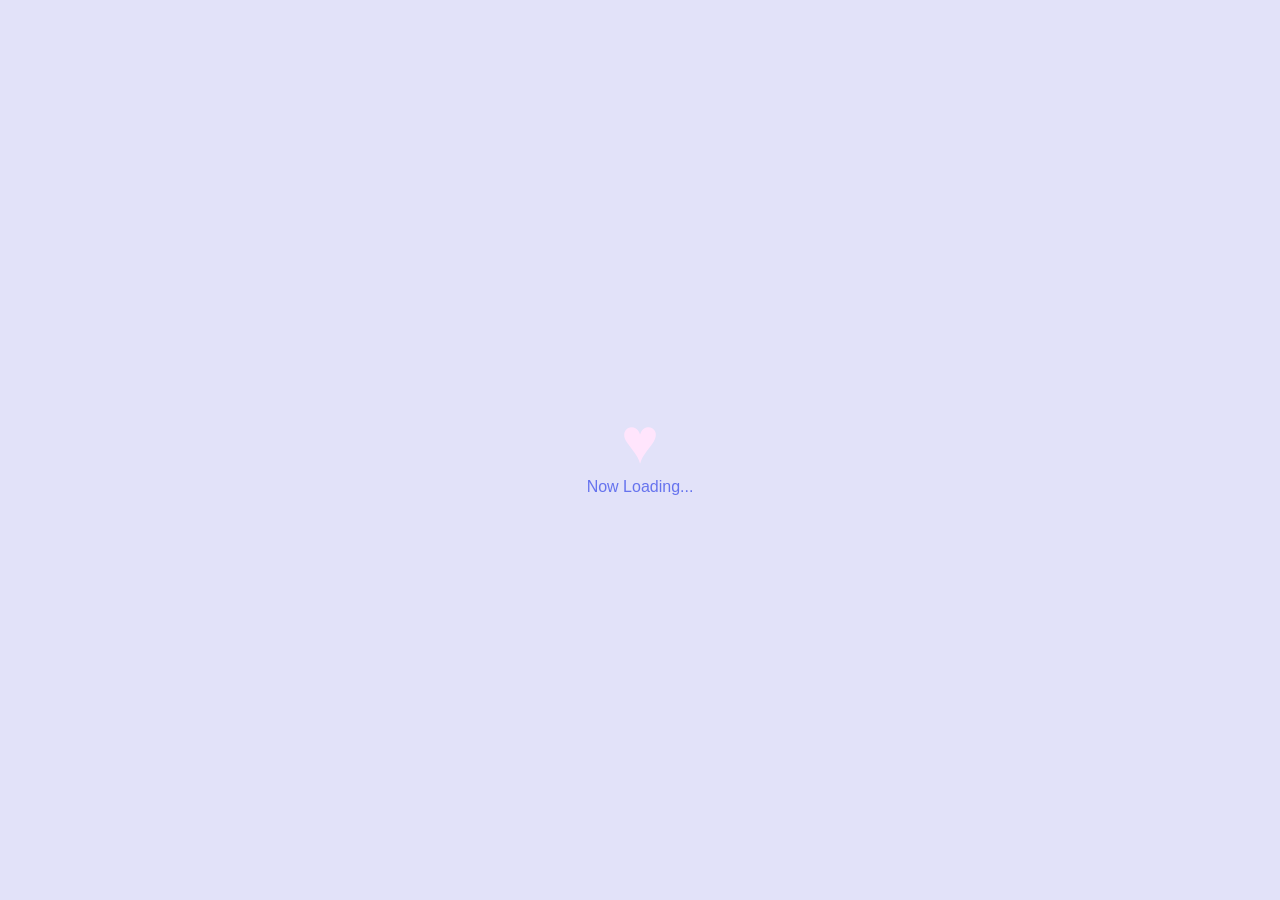
==== WEBサイト/index.html @ 50900f42 "初期こみっと" ====
<!DOCTYPE html>
<html lang="ja">
<head>
    <meta charset="UTF-8">
    <meta name="viewport" content="width=device-width, initial-scale=1.0">
    <title>Cute Portfolio | Dreamy Works</title>
    <link rel="stylesheet" href="style.css">
    <link href="https://fonts.googleapis.com/css2?family=Kosugi+Maru&family=Potta+One&display=swap" rel="stylesheet">
</head>
<body class="cute-theme">

    <div id="loader">
        <div class="heart-spinner">
            <span class="heart">♥️</span>
            <p>Now Loading...</p>
        </div>
    </div>

    <header class="cute-header">
        <div class="logo">Portfolio</div>
        <div class="menu-trigger" id="menu-btn">
            <span></span><span></span><span></span>
        </div>
    </header>

    <nav id="compact-menu">
        <div class="menu-close" id="menu-close">×</div>
        <ul>
            <li><a href="#" onclick="filterWork('all')">ALL</a></li>
            <li><a href="#" onclick="filterWork('logo')">LOGO</a></li>
            <li><a href="#" onclick="filterWork('web')">WEB</a></li>
        </ul>
        <div class="menu-deco">💖✨</div>
    </nav>

    <main>
        <div class="center-wrapper">
            <div class="filter-tab-bar">
                <button class="tab-btn active" onclick="filterWork('all')">ALL</button>
                <button class="tab-btn" onclick="filterWork('logo')">LOGO</button>
                <button class="tab-btn" onclick="filterWork('web')">WEB</button>
            </div>
        </div>
    
        <div class="grid-container" id="work-grid">
            <div class="work-card logo shown">
                <div class="window-frame" onclick="openDetail('Coffee Beans', 'image/サムネ完.png', 'おいしいコーヒーのロゴ。')">
                    <div class="win-header"><span class="dots">•••</span></div>
                    <div class="win-content">
                        <img src="image/サムネ完.png" alt="">
                        <div class="hover-mask"><span>💖</span></div>
                    </div>
                </div>
            </div>
            <div class="work-card web shown">
                <div class="window-frame" onclick="openDetail('QUIZ GAME', 'https://hyper-tornado.github.io/quiz/', 'このサイトはミニゲームができるクイズサイトです。直感的な操作で楽しめます。')">
                    <div class="win-header"><span class="dots">•••</span></div>
                    <div class="win-content">
                        <img src="https://picsum.photos/400/300?random=12" alt="">
                        <div class="hover-mask"><span></span></div>
                    </div>
                </div>
            </div>            
            <div class="work-card logo is-more more-item">
                <div class="window-frame" onclick="openDetail('Pink Logo', 'エレガント完成.png', '追加されたピンクのロゴです。')">
                    <div class="win-header"><span class="dots">•••</span></div>
                    <div class="win-content">
                        <img src="エレガント完成.png" alt="">
                        <div class="hover-mask"><span>💖</span></div>
                    </div>
                </div>
            </div>
            <div class="work-card logo is-more more-item">
                <div class="window-frame" onclick="openDetail('Sky Web', 'うちわレース完成.png', '追加された青空のサイトです。')">
                    <div class="win-header"><span class="dots">•••</span></div>
                    <div class="win-content">
                        <img src="うちわレース完成.png" alt="">
                        <div class="hover-mask"><span>💖</span></div>
                    </div>
                </div>
            </div>
            <div class="work-card logo is-more more-item">
                <div class="window-frame" onclick="openDetail('Sky Web', 'image/カードケーズ完成.png', '追加された青空のサイトです。')">
                    <div class="win-header"><span class="dots">•••</span></div>
                    <div class="win-content">
                        <img src="image/カードケーズ完成.png" alt="">
                        <div class="hover-mask"><span>💖</span></div>
                    </div>
                </div>
            </div>

        </div>
    
        <div class="center-wrapper" id="more-btn-container">
            <button id="load-more" onclick="showMoreWorks()">＋MORE</button>
        </div>
    </main>

    <div id="detail-page" class="hidden">
        <div class="detail-window">
            <div class="detail-header">
                <div class="header-left">
                    <span class="back-btn" onclick="closeDetail()">← BACK</span>
                </div>
                <div class="header-center">
                    <span id="detail-title">QUIZ GAME</span>
                </div>
                <div class="header-right">
                    <span class="hearts">💖💖💖</span>
                </div>
            </div>
            
            <div class="detail-body" id="detail-body">
            </div>
        </div>
    </div>
        
    <script src="script.js"></script>
</body>
</html>
---- WEBサイト/style.css ----
/* ============================================================
   1. 変数定義・基本設定
   ============================================================ */
   :root {
    --bg-blue: #ddf0ff;
    --main-pink: #ffe5fc;
    --accent-purple: #e2e2f9;
    --light-yellow: #FFFACD;
    --text-color: #6673ee;
    --white-border: 4px solid #FFFFFF;
    --win-border: #7b84f3;
}

* { 
    box-sizing: border-box; 
    margin: 0; 
    padding: 0; 
}

body {
    background-color: #f9ecff; 
    background-image:
        linear-gradient(90deg, rgba(194, 168, 204, 0.2) 1px, transparent 1px),
        linear-gradient(rgba(194, 168, 204, 0.2) 1px, transparent 1px);
    background-size: 40px 40px;
    background-attachment: fixed;
    color: var(--text-color);
    font-family: 'Kosugi Maru', sans-serif;
    overflow-x: hidden;
}

/* ============================================================
   2. コンポーネント (ローディング・ヘッダー・メニュー)
   ============================================================ */

/* ローディング：ハートのアニメーション */
#loader {
    position: fixed; inset: 0; 
    background: var(--accent-purple);
    z-index: 10000; 
    display: flex; justify-content: center; align-items: center;
    transition: 0.5s;
}
.heart-spinner { text-align: center; }
.heart { 
    font-size: 4rem; color: var(--main-pink); 
    display: block; animation: heartBeat 1s infinite; 
}

/* ヘッダー：重なり防止のため独立 */
.cute-header {
    background-color: #5c81f2;
    border-bottom: var(--white-border);
    padding: 15px 5%;
    display: flex; justify-content: space-between; align-items: center;
    position: sticky; top: 0; z-index: 1000;
    width: 100%;
}
.logo { font-size: 1.5rem; color: #FFFFFF; text-shadow: 2px 2px 0 rgba(0,0,0,0.1); font-weight: bold; }

/* ハンバーガーメニュー */
.menu-trigger { cursor: pointer; display: flex; flex-direction: column; gap: 5px; }
.menu-trigger span { display: block; width: 25px; height: 3px; background: #FFF; border-radius: 5px; }

#compact-menu {
    position: fixed; top: 70px; right: 20px; width: 200px;
    background: #FFFFFF; border: 4px solid var(--main-pink); border-radius: 20px;
    padding: 20px; z-index: 2000; display: none; box-shadow: 0 8px 20px rgba(0,0,0,0.1);
}
#compact-menu.open { display: block; }
#compact-menu ul { list-style: none; text-align: center; }
#compact-menu a { color: var(--text-color); text-decoration: none; display: block; padding: 10px; font-weight: bold; }

/* ============================================================
   3. フィルターボタン・もっと見るボタン
   ============================================================ */

.center-wrapper { display: flex; justify-content: center; width: 100%; margin: 30px 0; }
.filter-tab-bar { display: flex; gap: 10px; flex-wrap: wrap; justify-content: center; }

.tab-btn {
    background: #FFFFFF; border: 2px solid #9cbdff; color: #6a8bf1;
    padding: 8px 25px; border-radius: 50px; cursor: pointer;
    font-weight: bold; font-family: inherit; transition: 0.3s;
    box-shadow: 0 4px 0 rgba(0,0,0,0.1);
}
.tab-btn:hover { transform: translateY(-2px); }
.tab-btn.active {
    background: #4781d9; color: #FFFFFF; transform: translateY(2px);
    box-shadow: 0 2px 0 rgba(0,0,0,0.1);
}

#load-more {
    background: var(--accent-purple); border: 3px solid #FFF; color: var(--text-color);
    padding: 12px 50px; border-radius: 50px; font-weight: bold;
    cursor: pointer; box-shadow: 0 6px 0 rgba(0,0,0,0.1); transition: 0.3s;
}
#load-more:hover { transform: scale(1.05); background: #d0d0f0; }

/* ============================================================
   4. 作品グリッド
   ============================================================ */

.grid-container {
    display: grid; grid-template-columns: repeat(2, 1fr); gap: 20px;
    max-width: 1000px; margin: 0 auto; padding: 0 20px 40px;
}
.work-card { display: none; }
.work-card.shown { display: block; animation: popIn 0.5s; }

/* カードのウィンドウデザイン */
.window-frame {
    background: #5d6bee; border: 2px solid #5d6bee; border-radius: 15px;
    overflow: hidden; box-shadow: 0 6px 0 rgba(0, 0, 0, 0.2);
    transition: 0.3s; cursor: pointer; position: relative;
}
.win-header { background:#e1d6ff; height: 25px; padding-left: 10px; display: flex; align-items: center; }
.dots { color: #6a8bf1; letter-spacing: 2px; font-size: 16px; }

.win-content { position: relative; aspect-ratio: 16/10; background: #eee; }
.win-content img { width: 100%; height: 100%; object-fit: cover; display: block; }

/* ホバー時のピンクのマスク */
.hover-mask {
    position: absolute; inset: 0; background: rgba(255,182,193,0.8);
    display: flex; justify-content: center; align-items: center; 
    opacity: 0; transition: 0.3s; color: white; font-weight: bold;
}
.window-frame:hover .hover-mask { opacity: 1; }

/* ============================================================
   5. 詳細ページ (全画面表示・小窓プレビュー)
   ============================================================ */

#detail-page {
    position: fixed; top: 0; left: 0; 
    width: 100vw; height: 100vh;
    background: var(--light-yellow); 
    z-index: 9999;
    display: none !important; 
    flex-direction: column;
}
#detail-page:not(.hidden) { display: flex !important; }
.hidden { display: none !important; }

.detail-window {
    width: 100%; height: 100%;
    display: flex; flex-direction: column;
    animation: fadeIn 0.3s ease-out;
}

.detail-header {
    background: #b0d8ff; height: 50px;
    display: flex; align-items: center; justify-content: space-between;
    padding: 0 20px; border-bottom: 3px solid #FFFFFF;
}

.back-btn {
    background: #FFFFFF; color: #ffa8f2;
    padding: 4px 12px; border-radius: 20px;
    font-size: 0.8rem; font-weight: bold; cursor: pointer;
    border: 2px solid #FFFFFF; transition: 0.2s;
    box-shadow: 0 2px 4px rgba(0,0,0,0.1);
}
.back-btn:hover { transform: scale(1.1); }

#detail-title {
    color: #FFFFFF; font-size: 1.1rem; font-weight: bold;
    letter-spacing: 2px; text-shadow: 1px 1px 2px rgba(0,0,0,0.1);
}

/* メインボディ：左プレビュー、右説明文 */
.detail-body {
    flex: 1; display: flex; flex-direction: row; gap: 40px;
    padding: 30px 5%; overflow-y: auto;
}

/* 左側：プレビューコンテナ */
#detail-img-container {
    flex: 2; display: flex; flex-direction: column;
    position: relative; min-height: 400px;
}

/* ★ 小窓ウィンドウ枠 ★ */
.iframe-wrapper {
    flex: 1; width: 100%; background: #fff;
    border-radius: 20px; border: 3px solid var(--win-border);
    overflow: hidden; position: relative; padding-top: 35px;
    box-shadow: 0 10px 30px rgba(0,0,0,0.1);
    margin-bottom: 15px; 
}
/* ウィンドウ上部のバーとドット */
.iframe-wrapper::before {
    content: "● ● ●"; position: absolute; top: 0; left: 0; 
    width: 100%; height: 35px; background: var(--accent-purple);
    color: var(--win-border); font-size: 10px; line-height: 35px; 
    padding-left: 20px; border-bottom: 3px solid var(--win-border);
}
.iframe-wrapper iframe { width: 100%; height: 100%; border: none; }

/* 画像のときは枠の高さを固定しない */
.iframe-wrapper.img-mode {
    height: auto !important;
    min-height: 0 !important;
    display: table; /* 画像の幅に枠を合わせる */
    width: auto;
    margin: 0 auto;
}
.iframe-wrapper.img-mode img {
    max-width: 100%;
    max-height: 70vh; /* 画面からはみ出さない高さ */
}

/* ★ ボタンエリア：プレビュー枠の「右下」へ ★ */
.button-area {
    display: flex; justify-content: flex-end; padding-bottom: 20px;
}
.visit-link {
    display: inline-block; padding: 10px 30px;
    background: #93b6ff; color: #ffffff !important;
    text-decoration: none; border-radius: 30px;
    font-size: 0.9rem; font-weight: bold;
    border: 3px solid #FFFFFF; box-shadow: 0 4px 15px rgba(0, 0, 0, 0.1);
    transition: 0.2s;
}
.visit-link:hover { background: #ffcbfa; transform: translateY(-3px); }

/* 右側：説明文 */
#detail-desc-container { flex: 1; text-align: left; }
#detail-desc { font-size: 1.1rem; line-height: 2; color: var(--text-color); }

/* ============================================================
   6. アニメーション & レスポンシブ (スマホ向け最終調整)
   ============================================================ */

@keyframes heartBeat { 0%, 100% { transform: scale(1); } 50% { transform: scale(1.2); } }
@keyframes popIn { from { opacity: 0; transform: scale(0.9); } to { opacity: 1; transform: scale(1); } }
@keyframes fadeIn { from { opacity: 0; } to { opacity: 1; } }

@media (max-width: 900px) {
    .cute-header { padding: 10px 5%; }
    .logo { font-size: 1.2rem; }
    
    .detail-body { flex-direction: column; padding: 20px; overflow-y: auto; }
    
    #detail-img-container { flex: none; width: 100%; min-height: auto; }
    .iframe-wrapper { 
        min-height: 65vh; /* スマホ画面の6.5割の高さに */
        height: auto; 
    }
    
    #detail-desc-container { flex: none; width: 100%; padding-bottom: 60px; }
    .grid-container { grid-template-columns: 1fr; }
}
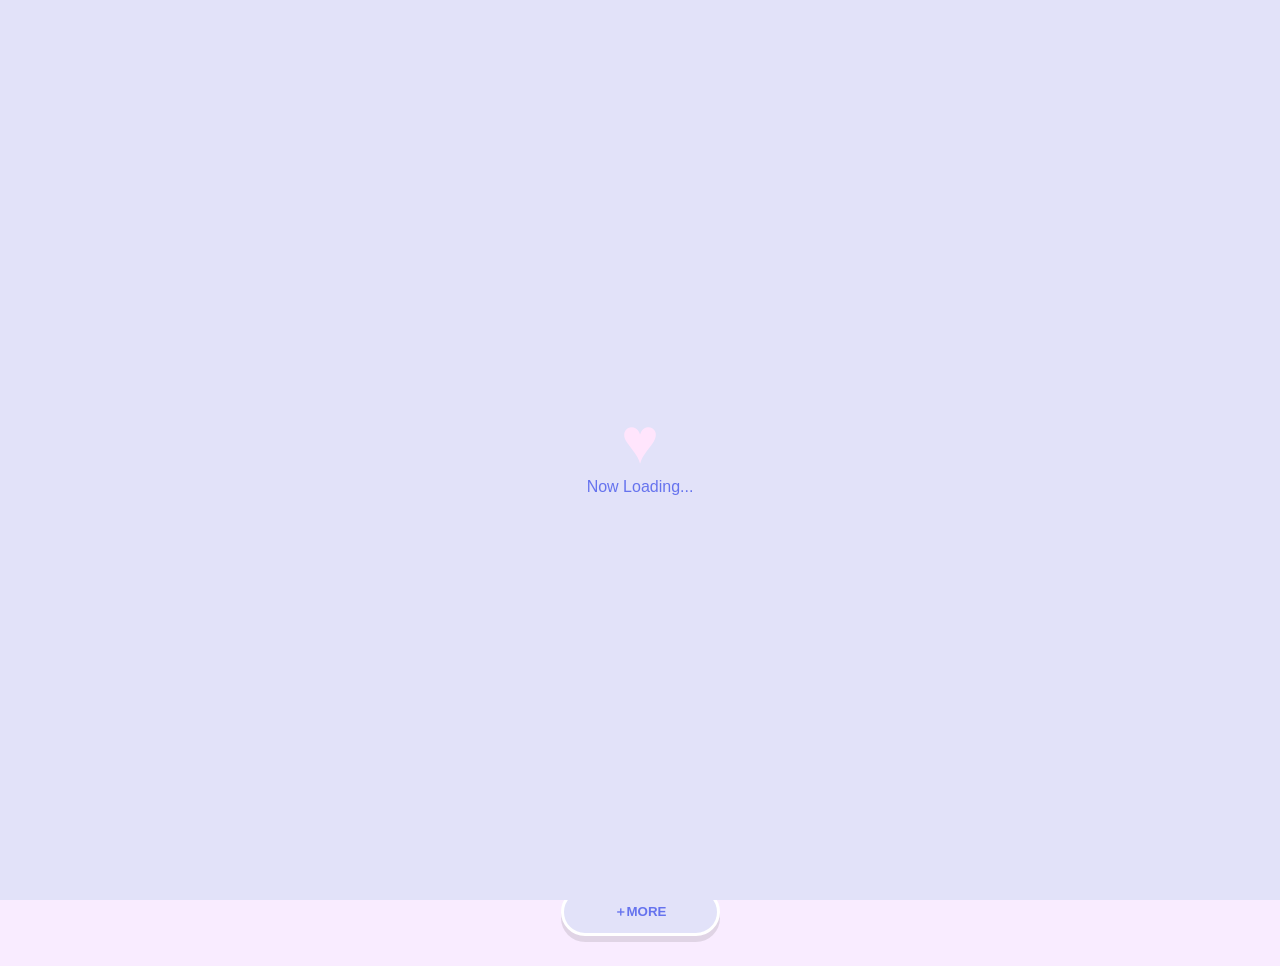
==== commit d7b56784: "Add files via upload" ====
--- a/WEBサイト/index.html
+++ b/WEBサイト/index.html
@@ -1,5 +1,6 @@
 <!DOCTYPE html>
 <html lang="ja">
+
 <head>
     <meta charset="UTF-8">
     <meta name="viewport" content="width=device-width, initial-scale=1.0">
@@ -7,6 +8,7 @@
     <link rel="stylesheet" href="style.css">
     <link href="https://fonts.googleapis.com/css2?family=Kosugi+Maru&family=Potta+One&display=swap" rel="stylesheet">
 </head>
+
 <body class="cute-theme">
 
     <div id="loader">
@@ -27,8 +29,9 @@
         <div class="menu-close" id="menu-close">×</div>
         <ul>
             <li><a href="#" onclick="filterWork('all')">ALL</a></li>
-            <li><a href="#" onclick="filterWork('logo')">LOGO</a></li>
+            <li><a href="#" onclick="filterWork('typography')">TYPOGRAPHY</a></li>
             <li><a href="#" onclick="filterWork('web')">WEB</a></li>
+            <li><a href="#" onclick="filterWork('other')">OTHER</a></li>
         </ul>
         <div class="menu-deco">💖✨</div>
     </nav>
@@ -37,14 +40,51 @@
         <div class="center-wrapper">
             <div class="filter-tab-bar">
                 <button class="tab-btn active" onclick="filterWork('all')">ALL</button>
-                <button class="tab-btn" onclick="filterWork('logo')">LOGO</button>
+                <button class="tab-btn" onclick="filterWork('typography')">TYPOGRAPHY</button>
                 <button class="tab-btn" onclick="filterWork('web')">WEB</button>
-            </div>
-        </div>
-    
+                <button class="tab-btn" onclick="filterWork('other')">OTHER</button>
+            </div>
+        </div>
+        </div>
+
         <div class="grid-container" id="work-grid">
-            <div class="work-card logo shown">
-                <div class="window-frame" onclick="openDetail('Coffee Beans', 'image/サムネ完.png', 'おいしいコーヒーのロゴ。')">
+
+            <!-- 例：うちわデザイン -->
+            <div class="work-card other shown">
+                <div class="window-frame"
+                    onclick="openDetail('うちわデザイン', 'image/うちわレース完成.png', 'アイドルの応援グッズ「うちわ」を刺繍風に作りました。', 'Illustrator, Photoshop', '5時間', '10代〜20代女性', 'ライブ、イベント、推し活')">
+                    <div class="win-header"><span class="dots">•••</span></div>
+                    <div class="win-content">
+                        <img src="image/うちわレース完成.png" alt="">
+                        <div class="hover-mask"><span>💖</span></div>
+                    </div>
+                </div>
+            </div>
+
+            <!-- 例：トレカケース -->
+            <div class="work-card other shown">
+                <div class="window-frame"
+                    onclick="openDetail('トレカケース', 'image/トレカ.pdf', '架空のキャラクターを作成して推し活グッズのカードケースを作成しました。', 'Photoshop, ClipStudio', '3日間', '全世代の推し活層', 'グッズ販売、展示会')">
+                    <div class="win-header"><span class="dots">•••</span></div>
+                    <div class="win-content">
+                        <img src="image/カードケーズ完成6.png" alt="">
+                        <div class="hover-mask"><span>💖</span></div>
+                    </div>
+                </div>
+            </div>
+            <div class="work-card web shown">
+                <div class="window-frame"
+                    onclick="openDetail('QUIZ GAME', 'https://hyper-tornado.github.io/quiz/', 'このサイトはミニゲームができるクイズサイトです。直感的な操作で楽しめます。')">
+                    <div class="win-header"><span class="dots">•••</span></div>
+                    <div class="win-content">
+                        <img src="image/クイズ.png" alt="QUIZ GAME プレビュー">
+                        <div class="hover-mask"><span>💖</span></div>
+                    </div>
+                </div>
+            </div>
+            <div class="work-card typography shown">
+                <div class="window-frame"
+                    onclick="openDetail('Coffee Beans', 'image/サムネ完.png', '架空のゲーム系YouTuberのキル集動画のサムネを作成しました。')">
                     <div class="win-header"><span class="dots">•••</span></div>
                     <div class="win-content">
                         <img src="image/サムネ完.png" alt="">
@@ -52,45 +92,110 @@
                     </div>
                 </div>
             </div>
-            <div class="work-card web shown">
-                <div class="window-frame" onclick="openDetail('QUIZ GAME', 'https://hyper-tornado.github.io/quiz/', 'このサイトはミニゲームができるクイズサイトです。直感的な操作で楽しめます。')">
-                    <div class="win-header"><span class="dots">•••</span></div>
-                    <div class="win-content">
-                        <img src="https://picsum.photos/400/300?random=12" alt="">
-                        <div class="hover-mask"><span></span></div>
-                    </div>
-                </div>
-            </div>            
-            <div class="work-card logo is-more more-item">
-                <div class="window-frame" onclick="openDetail('Pink Logo', 'エレガント完成.png', '追加されたピンクのロゴです。')">
-                    <div class="win-header"><span class="dots">•••</span></div>
-                    <div class="win-content">
-                        <img src="エレガント完成.png" alt="">
-                        <div class="hover-mask"><span>💖</span></div>
-                    </div>
-                </div>
-            </div>
-            <div class="work-card logo is-more more-item">
-                <div class="window-frame" onclick="openDetail('Sky Web', 'うちわレース完成.png', '追加された青空のサイトです。')">
-                    <div class="win-header"><span class="dots">•••</span></div>
-                    <div class="win-content">
-                        <img src="うちわレース完成.png" alt="">
-                        <div class="hover-mask"><span>💖</span></div>
-                    </div>
-                </div>
-            </div>
-            <div class="work-card logo is-more more-item">
-                <div class="window-frame" onclick="openDetail('Sky Web', 'image/カードケーズ完成.png', '追加された青空のサイトです。')">
-                    <div class="win-header"><span class="dots">•••</span></div>
-                    <div class="win-content">
-                        <img src="image/カードケーズ完成.png" alt="">
-                        <div class="hover-mask"><span>💖</span></div>
-                    </div>
-                </div>
-            </div>
-
-        </div>
-    
+            <div class="work-card web is-more more-item">
+                <div class="window-frame" onclick="openDetail('Sky Web', 'image/コーヒー屋.pdf','架空のコーヒー屋さんのデザインカンプです。')">
+                    <div class="win-header"><span class="dots">•••</span></div>
+                    <div class="win-content">
+                        <img src="image/コーヒー屋デザインカンプ.png" alt="プレビュー">
+                        <div class="hover-mask"><span>💖</span></div>
+                    </div>
+                </div>
+            </div>
+            <div class="work-card other is-more more-item">
+                <div class="window-frame" onclick="openDetail('Sky Web', 'image/retatti .pdf','レタッチ加工')">
+                    <div class="win-header"><span class="dots">•••</span></div>
+                    <div class="win-content">
+                        <img src="image/レタッチサムネ.png" alt="プレビュー">
+                        <div class="hover-mask"><span>💖</span></div>
+                    </div>
+                </div>
+            </div>
+            <div class="work-card typography is-more more-item">
+                <div class="window-frame" onclick="openDetail('Sky Web', 'image/アイコン作成_.pdf', 'ショッピグサイトのアイコンを作成')">
+                    <div class="win-header"><span class="dots">•••</span></div>
+                    <div class="win-content">
+                        <img src="image/アイコン.png" alt="">
+                        <div class="hover-mask"><span>💖</span></div>
+                    </div>
+                </div>
+            </div>
+            <div class="work-card typography is-more more-item">
+                <div class="window-frame"
+                    onclick="openDetail('Pink Logo', 'image/エレガント完成.png', '某「○子の部屋」のようなエレガントなロゴを作字しました。')">
+                    <div class="win-header"><span class="dots">•••</span></div>
+                    <div class="win-content">
+                        <img src="image/エレガント完成.png" alt="">
+                        <div class="hover-mask"><span>💖</span></div>
+                    </div>
+                </div>
+            </div>
+            <!-- <div class="work-card other is-more more-item">
+                <div class="window-frame" onclick="openDetail('Sky Web', 'image/トレカケース.png', '追加された青空のサイトです。')">
+                    <div class="win-header"><span class="dots">•••</span></div>
+                    <div class="win-content">
+                        <img src="image/トレカケース.png" alt="">
+                        <div class="hover-mask"><span>💖</span></div>
+                    </div>
+                </div>
+            </div> -->
+            <div class="work-card typography is-more more-item">
+                <div class="window-frame"
+                    onclick="openDetail('Sky Web', 'image/限界突破2.png', 'ギラギラの派手文字でゲームやパチンコの文字をイメージして作りました。')">
+                    <div class="win-header"><span class="dots">•••</span></div>
+                    <div class="win-content">
+                        <img src="image/限界突破2.png" alt="">
+                        <div class="hover-mask"><span>💖</span></div>
+                    </div>
+                </div>
+            </div>
+            <div class="work-card typography is-more more-item">
+                <div class="window-frame" onclick="openDetail('Sky Web', 'image/夜明け.pdf', '作字トライアル')">
+                    <div class="win-header"><span class="dots">•••</span></div>
+                    <div class="win-content">
+                        <img src="image/夜明けの雨_3D_CMYK.png" alt="">
+                        <div class="hover-mask"><span>💖</span></div>
+                    </div>
+                </div>
+            </div>
+            <div class="work-card typography is-more more-item">
+                <div class="window-frame"
+                    onclick="openDetail('Sky Web', 'image/歯科ロゴ.png', '架空の歯医者さんのロゴ。利用年齢層が3〜15歳が一番多い歯医者さんを想定し、ポップで可愛らしくデザインにしました。また、歯医者の清潔感が伝わるような落ち着いた配色と一目で分かるように「歯ブラシ」と「歯」のモチーフをデザインしました。「白くま」は歯科名の「きたじま」から「北」を連想し「北極グマ＝白くま」にしました。')">
+                    <div class="win-header"><span class="dots">•••</span></div>
+                    <div class="win-content">
+                        <img src="image/歯科ロゴ.png" alt="">
+                        <div class="hover-mask"><span>💖</span></div>
+                    </div>
+                </div>
+            </div>
+            <div class="work-card typography is-more more-item">
+                <div class="window-frame" onclick="openDetail('Sky Web', 'image/医療バナー.png', 'LP。医療系求人の広告バナー')">
+                    <div class="win-header"><span class="dots">•••</span></div>
+                    <div class="win-content">
+                        <img src="image/医療バナー.png" alt="">
+                        <div class="hover-mask"><span>💖</span></div>
+                    </div>
+                </div>
+            </div>
+            <div class="work-card typography is-more more-item">
+                <div class="window-frame" onclick="openDetail('Sky Web', 'image/音楽配信バナー.jpg', 'LP。音楽配信サービスの広告バナー')">
+                    <div class="win-header"><span class="dots">•••</span></div>
+                    <div class="win-content">
+                        <img src="image/音楽配信バナー.jpg" alt="">
+                        <div class="hover-mask"><span>💖</span></div>
+                    </div>
+                </div>
+            </div>
+            <div class="work-card typography is-more more-item">
+                <div class="window-frame" onclick="openDetail('Sky Web', 'image/英語リスニング.jpg', 'LP。英語リスニングの広告バナー')">
+                    <div class="win-header"><span class="dots">•••</span></div>
+                    <div class="win-content">
+                        <img src="image/英語リスニング.jpg" alt="">
+                        <div class="hover-mask"><span>💖</span></div>
+                    </div>
+                </div>
+            </div>
+        </div>
+
         <div class="center-wrapper" id="more-btn-container">
             <button id="load-more" onclick="showMoreWorks()">＋MORE</button>
         </div>
@@ -109,12 +214,13 @@
                     <span class="hearts">💖💖💖</span>
                 </div>
             </div>
-            
+
             <div class="detail-body" id="detail-body">
             </div>
         </div>
     </div>
-        
+
     <script src="script.js"></script>
 </body>
+
 </html>
--- a/WEBサイト/style.css
+++ b/WEBサイト/style.css
@@ -33,7 +33,6 @@
    2. コンポーネント (ローディング・ヘッダー・メニュー)
    ============================================================ */
 
-/* ローディング：ハートのアニメーション */
 #loader {
     position: fixed; inset: 0; 
     background: var(--accent-purple);
@@ -47,7 +46,6 @@
     display: block; animation: heartBeat 1s infinite; 
 }
 
-/* ヘッダー：重なり防止のため独立 */
 .cute-header {
     background-color: #5c81f2;
     border-bottom: var(--white-border);
@@ -58,7 +56,6 @@
 }
 .logo { font-size: 1.5rem; color: #FFFFFF; text-shadow: 2px 2px 0 rgba(0,0,0,0.1); font-weight: bold; }
 
-/* ハンバーガーメニュー */
 .menu-trigger { cursor: pointer; display: flex; flex-direction: column; gap: 5px; }
 .menu-trigger span { display: block; width: 25px; height: 3px; background: #FFF; border-radius: 5px; }
 
@@ -95,7 +92,6 @@
     padding: 12px 50px; border-radius: 50px; font-weight: bold;
     cursor: pointer; box-shadow: 0 6px 0 rgba(0,0,0,0.1); transition: 0.3s;
 }
-#load-more:hover { transform: scale(1.05); background: #d0d0f0; }
 
 /* ============================================================
    4. 作品グリッド
@@ -108,7 +104,6 @@
 .work-card { display: none; }
 .work-card.shown { display: block; animation: popIn 0.5s; }
 
-/* カードのウィンドウデザイン */
 .window-frame {
     background: #5d6bee; border: 2px solid #5d6bee; border-radius: 15px;
     overflow: hidden; box-shadow: 0 6px 0 rgba(0, 0, 0, 0.2);
@@ -120,7 +115,6 @@
 .win-content { position: relative; aspect-ratio: 16/10; background: #eee; }
 .win-content img { width: 100%; height: 100%; object-fit: cover; display: block; }
 
-/* ホバー時のピンクのマスク */
 .hover-mask {
     position: absolute; inset: 0; background: rgba(255,182,193,0.8);
     display: flex; justify-content: center; align-items: center; 
@@ -129,7 +123,7 @@
 .window-frame:hover .hover-mask { opacity: 1; }
 
 /* ============================================================
-   5. 詳細ページ (全画面表示・小窓プレビュー)
+   5. 詳細ページ (修正版)
    ============================================================ */
 
 #detail-page {
@@ -146,7 +140,6 @@
 .detail-window {
     width: 100%; height: 100%;
     display: flex; flex-direction: column;
-    animation: fadeIn 0.3s ease-out;
 }
 
 .detail-header {
@@ -162,93 +155,83 @@
     border: 2px solid #FFFFFF; transition: 0.2s;
     box-shadow: 0 2px 4px rgba(0,0,0,0.1);
 }
-.back-btn:hover { transform: scale(1.1); }
-
-#detail-title {
-    color: #FFFFFF; font-size: 1.1rem; font-weight: bold;
-    letter-spacing: 2px; text-shadow: 1px 1px 2px rgba(0,0,0,0.1);
-}
-
-/* メインボディ：左プレビュー、右説明文 */
+
+#detail-title { color: #FFFFFF; font-size: 1.1rem; font-weight: bold; }
+
+/* メインレイアウト */
 .detail-body {
-    flex: 1; display: flex; flex-direction: row; gap: 40px;
-    padding: 30px 5%; overflow-y: auto;
-}
-
-/* 左側：プレビューコンテナ */
+    flex: 1; display: flex; flex-direction: row; gap: 30px;
+    padding: 20px 5%; overflow-y: auto;
+}
+
+/* --- 左側：画像プレビューエリア --- */
 #detail-img-container {
-    flex: 2; display: flex; flex-direction: column;
-    position: relative; min-height: 400px;
-}
-
-/* ★ 小窓ウィンドウ枠 ★ */
+    flex: 1.5; display: flex; flex-direction: column;
+    min-width: 0; /* 子要素の幅制御のため */
+}
+
 .iframe-wrapper {
-    flex: 1; width: 100%; background: #fff;
-    border-radius: 20px; border: 3px solid var(--win-border);
-    overflow: hidden; position: relative; padding-top: 35px;
-    box-shadow: 0 10px 30px rgba(0,0,0,0.1);
-    margin-bottom: 15px; 
-}
-/* ウィンドウ上部のバーとドット */
+    background: #fff; border-radius: 20px; border: 3px solid var(--win-border);
+    position: relative; padding-top: 35px; box-shadow: 0 10px 30px rgba(0,0,0,0.1);
+    overflow: hidden;
+}
+
+/* ウィンドウ上部のドット装飾 */
 .iframe-wrapper::before {
     content: "● ● ●"; position: absolute; top: 0; left: 0; 
     width: 100%; height: 35px; background: var(--accent-purple);
     color: var(--win-border); font-size: 10px; line-height: 35px; 
     padding-left: 20px; border-bottom: 3px solid var(--win-border);
 }
-.iframe-wrapper iframe { width: 100%; height: 100%; border: none; }
-
-/* 画像のときは枠の高さを固定しない */
-.iframe-wrapper.img-mode {
-    height: auto !important;
-    min-height: 0 !important;
-    display: table; /* 画像の幅に枠を合わせる */
-    width: auto;
-    margin: 0 auto;
-}
+
+/* 画像が棒にならないための設定 */
 .iframe-wrapper.img-mode img {
-    max-width: 100%;
-    max-height: 70vh; /* 画面からはみ出さない高さ */
-}
-
-/* ★ ボタンエリア：プレビュー枠の「右下」へ ★ */
-.button-area {
-    display: flex; justify-content: flex-end; padding-bottom: 20px;
-}
+    width: 100%; height: auto; max-height: 70vh;
+    object-fit: contain; display: block;
+}
+
+/* PDF/Webサイト表示用 */
+.iframe-wrapper iframe { width: 100%; height: 500px; border: none; }
+
+.button-area { display: flex; justify-content: flex-end; margin-top: 10px; }
 .visit-link {
-    display: inline-block; padding: 10px 30px;
-    background: #93b6ff; color: #ffffff !important;
-    text-decoration: none; border-radius: 30px;
-    font-size: 0.9rem; font-weight: bold;
-    border: 3px solid #FFFFFF; box-shadow: 0 4px 15px rgba(0, 0, 0, 0.1);
-    transition: 0.2s;
-}
-.visit-link:hover { background: #ffcbfa; transform: translateY(-3px); }
-
-/* 右側：説明文 */
-#detail-desc-container { flex: 1; text-align: left; }
-#detail-desc { font-size: 1.1rem; line-height: 2; color: var(--text-color); }
-
-/* ============================================================
-   6. アニメーション & レスポンシブ (スマホ向け最終調整)
+    padding: 8px 20px; background: #93b6ff; color: #fff !important;
+    text-decoration: none; border-radius: 30px; font-weight: bold;
+    border: 3px solid #FFF; transition: 0.2s;
+}
+
+/* --- 右側：説明文エリア --- */
+#detail-desc-container {
+    flex: 1; display: flex; flex-direction: column; gap: 15px;
+}
+
+.about-section {
+    background: rgba(255, 255, 255, 0.7); padding: 15px;
+    border-radius: 15px; border: 2px dashed var(--main-pink);
+}
+
+.desc-text { font-size: 0.95rem; line-height: 1.7; font-weight: bold; color: var(--text-color); }
+
+.detail-info-list { list-style: none; padding: 0; margin: 0; }
+.detail-info-list li {
+    margin-bottom: 10px; padding: 10px 15px; background: #fff;
+    border-radius: 12px; border: 1px solid var(--accent-purple);
+    box-shadow: 3px 3px 0 var(--accent-purple);
+    display: flex; flex-direction: column;
+}
+
+.detail-info-list .label { font-size: 0.7rem; color: #ff9ee6; font-weight: bold; margin-bottom: 2px; }
+.detail-info-list .value { font-size: 0.9rem; font-weight: bold; }
+
+/* ============================================================
+   6. アニメーション & レスポンシブ
    ============================================================ */
 
 @keyframes heartBeat { 0%, 100% { transform: scale(1); } 50% { transform: scale(1.2); } }
 @keyframes popIn { from { opacity: 0; transform: scale(0.9); } to { opacity: 1; transform: scale(1); } }
-@keyframes fadeIn { from { opacity: 0; } to { opacity: 1; } }
 
 @media (max-width: 900px) {
-    .cute-header { padding: 10px 5%; }
-    .logo { font-size: 1.2rem; }
-    
-    .detail-body { flex-direction: column; padding: 20px; overflow-y: auto; }
-    
-    #detail-img-container { flex: none; width: 100%; min-height: auto; }
-    .iframe-wrapper { 
-        min-height: 65vh; /* スマホ画面の6.5割の高さに */
-        height: auto; 
-    }
-    
-    #detail-desc-container { flex: none; width: 100%; padding-bottom: 60px; }
+    .detail-body { flex-direction: column; }
     .grid-container { grid-template-columns: 1fr; }
+    .iframe-wrapper.img-mode img { max-height: 50vh; }
 }
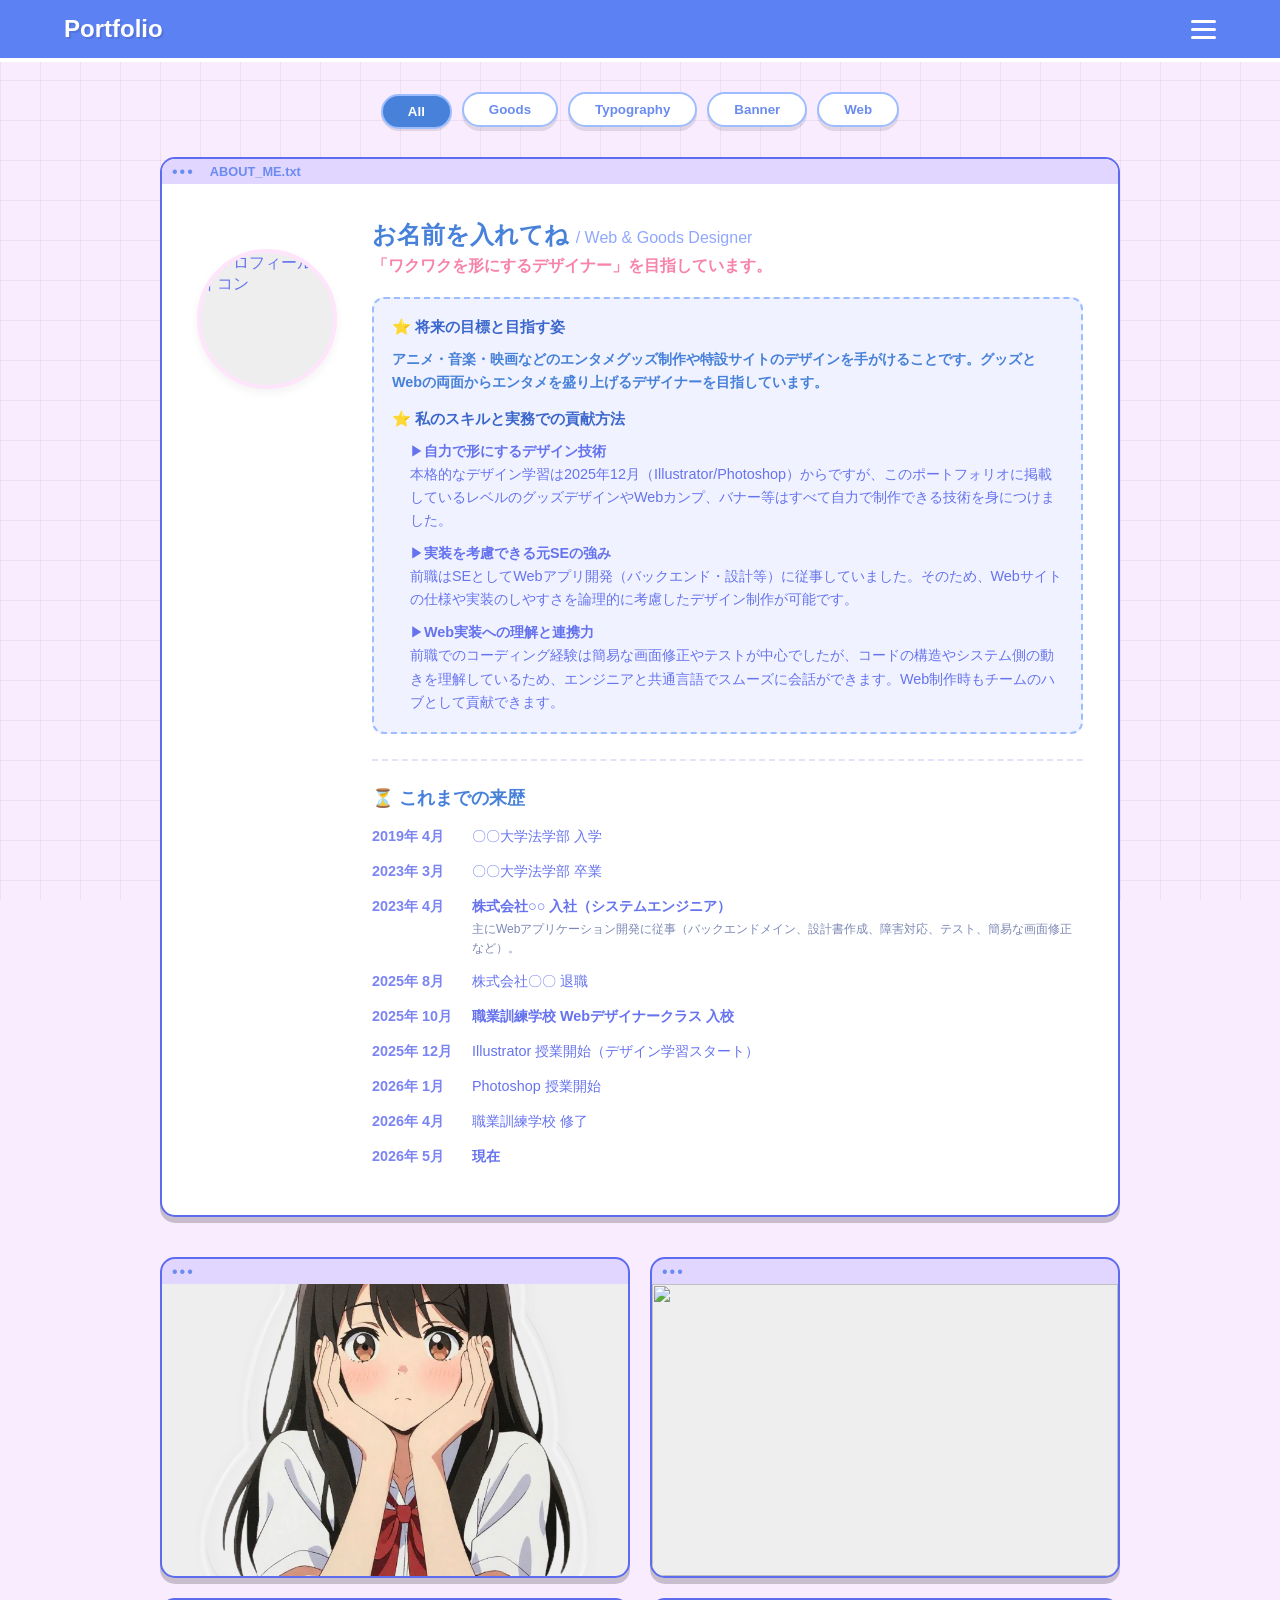
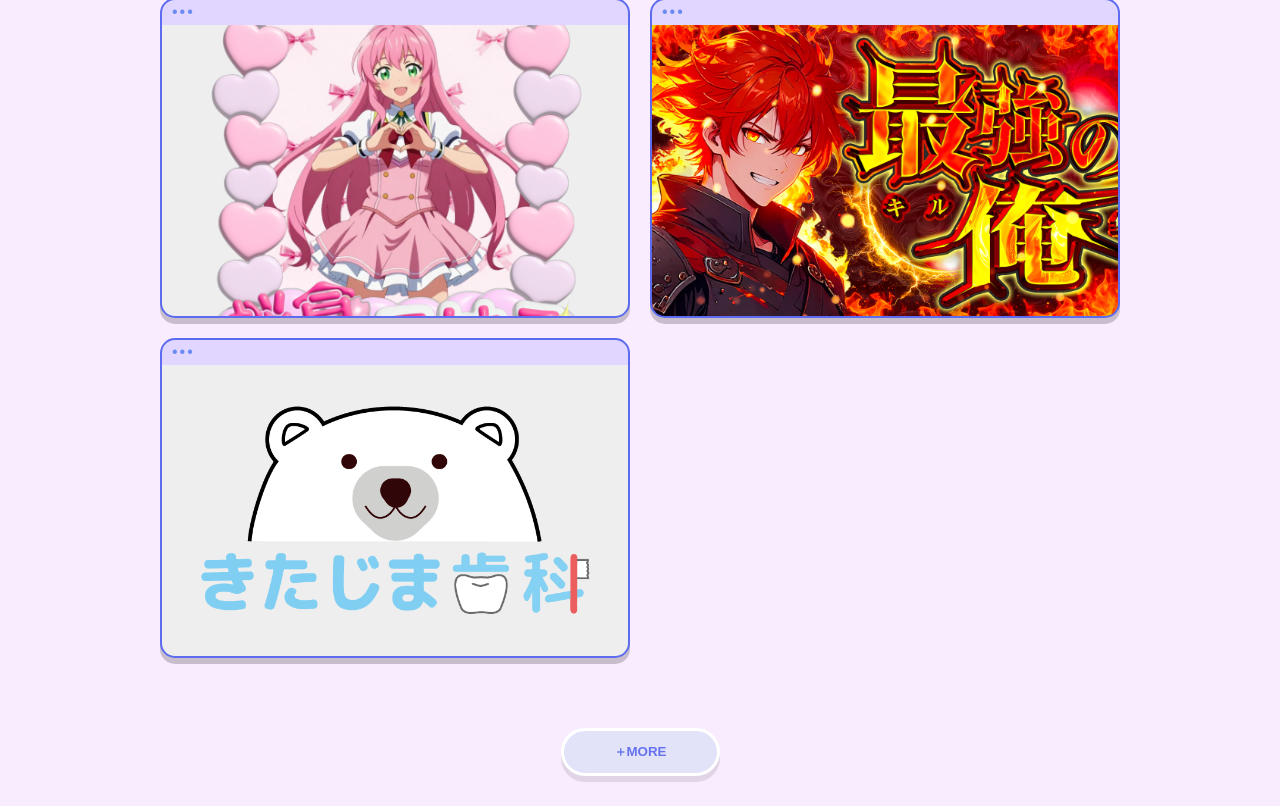
==== commit 0aeee630: "Add files via upload" ====
--- a/WEBサイト/index.html
+++ b/WEBサイト/index.html
@@ -6,7 +6,8 @@
     <meta name="viewport" content="width=device-width, initial-scale=1.0">
     <title>Cute Portfolio | Dreamy Works</title>
     <link rel="stylesheet" href="style.css">
-    <link href="https://fonts.googleapis.com/css2?family=Kosugi+Maru&family=Potta+One&display=swap" rel="stylesheet">
+    <link rel="stylesheet" href="https://fonts.googleapis.com/css2?family=Kosugi+Maru&family=Potta+One&display=swap">
+    <link rel="stylesheet" href="https://cdnjs.cloudflare.com/ajax/libs/font-awesome/6.5.1/css/all.min.css">
 </head>
 
 <body class="cute-theme">
@@ -28,10 +29,11 @@
     <nav id="compact-menu">
         <div class="menu-close" id="menu-close">×</div>
         <ul>
-            <li><a href="#" onclick="filterWork('all')">ALL</a></li>
-            <li><a href="#" onclick="filterWork('typography')">TYPOGRAPHY</a></li>
-            <li><a href="#" onclick="filterWork('web')">WEB</a></li>
-            <li><a href="#" onclick="filterWork('other')">OTHER</a></li>
+            <li><a href="#" onclick="filterWork('all')">All</a></li>
+            <li><a href="#" onclick="filterWork('goods')">Goods</a></li>
+            <li><a href="#" onclick="filterWork('typography')">Typography</a></li>
+            <li><a href="#" onclick="filterWork('banner')">Banner</a></li>
+            <li><a href="#" onclick="filterWork('web')">Web</a></li>
         </ul>
         <div class="menu-deco">💖✨</div>
     </nav>
@@ -39,161 +41,366 @@
     <main>
         <div class="center-wrapper">
             <div class="filter-tab-bar">
-                <button class="tab-btn active" onclick="filterWork('all')">ALL</button>
-                <button class="tab-btn" onclick="filterWork('typography')">TYPOGRAPHY</button>
-                <button class="tab-btn" onclick="filterWork('web')">WEB</button>
-                <button class="tab-btn" onclick="filterWork('other')">OTHER</button>
-            </div>
-        </div>
-        </div>
+                <button class="tab-btn active" onclick="filterWork('all')">All</button>
+                <button class="tab-btn" onclick="filterWork('goods')">Goods</button>
+                <button class="tab-btn" onclick="filterWork('typography')">Typography</button>
+                <button class="tab-btn" onclick="filterWork('banner')">Banner</button>
+                <button class="tab-btn" onclick="filterWork('web')">Web</button>
+            </div>
+        </div>
+
+        <div class="profile-wrapper">
+            <div class="window-frame profile-card">
+                <div class="win-header">
+                    <span class="dots">•••</span>
+                    <span class="win-title-text">ABOUT_ME.txt</span>
+                </div>
+                
+                <div class="profile-content">
+                    <div class="profile-avatar">
+                        <img src="image/utiwa.png" alt="プロフィールアイコン">
+                    </div>
+                    
+                    <div class="profile-text">
+                        <h2>お名前を入れてね <span class="job-sub">/ Web & Goods Designer</span></h2>
+                        <p class="intro-lead">「ワクワクを形にするデザイナー」を目指しています。</p>
+                        
+                        <div class="strength-box">
+                            <p class="box-title">⭐️ 将来の目標と目指す姿</p>
+                            <p style="font-size: 0.9rem; line-height: 1.6; margin-bottom: 15px; font-weight: bold; color: #4781d9;">
+                                アニメ・音楽・映画などのエンタメグッズ制作や特設サイトのデザインを手がけることです。グッズとWebの両面からエンタメを盛り上げるデザイナーを目指しています。</p>
+                            
+                            <p class="box-title">⭐️ 私のスキルと実務での貢献方法</p>
+                            <ul>
+                                <li><strong>自力で形にするデザイン技術<br></strong>本格的なデザイン学習は2025年12月（Illustrator/Photoshop）からですが、このポートフォリオに掲載しているレベルのグッズデザインやWebカンプ、バナー等はすべて自力で制作できる技術を身につけました。</li>
+                                <li><strong>実装を考慮できる元SEの強み<br></strong>前職はSEとしてWebアプリ開発（バックエンド・設計等）に従事していました。そのため、Webサイトの仕様や実装のしやすさを論理的に考慮したデザイン制作が可能です。</li>
+                                <li><strong>Web実装への理解と連携力<br></strong>前職でのコーディング経験は簡易な画面修正やテストが中心でしたが、コードの構造やシステム側の動きを理解しているため、エンジニアと共通言語でスムーズに会話ができます。Web制作時もチームのハブとして貢献できます。</li>
+                            </ul>
+                        </div>
+
+                        <hr class="profile-divider">
+                        
+                        <div class="history-section">
+                            <h3>⏳ これまでの来歴</h3>
+                            <ul class="history-list">
+                                <li>
+                                    <span class="history-date">2019年 4月</span>
+                                    <span class="history-event">〇〇大学法学部 入学</span>
+                                </li>
+                                <li>
+                                    <span class="history-date">2023年 3月</span>
+                                    <span class="history-event">〇〇大学法学部 卒業</span>
+                                </li>
+                                <li>
+                                    <span class="history-date">2023年 4月</span>
+                                    <span class="history-event">
+                                        <strong>株式会社○○ 入社（システムエンジニア）</strong><br>
+                                        <small>主にWebアプリケーション開発に従事（バックエンドメイン、設計書作成、障害対応、テスト、簡易な画面修正など）。</small>
+                                    </span>
+                                </li>
+                                <li>
+                                    <span class="history-date">2025年 8月</span>
+                                    <span class="history-event">株式会社〇〇 退職</span>
+                                </li>
+                                <li>
+                                    <span class="history-date">2025年 10月</span>
+                                    <span class="history-event"><strong>職業訓練学校 Webデザイナークラス 入校</strong></span>
+                                </li>
+                                <li>
+                                    <span class="history-date">2025年 12月</span>
+                                    <span class="history-event">Illustrator 授業開始（デザイン学習スタート）</span>
+                                </li>
+                                <li>
+                                    <span class="history-date">2026年 1月</span>
+                                    <span class="history-event">Photoshop 授業開始</span>
+                                </li>
+                                <li>
+                                    <span class="history-date">2026年 4月</span>
+                                    <span class="history-event">職業訓練学校 修了</span>
+                                </li>
+                                <li>
+                                    <span class="history-date">2026年 5月</span>
+                                    <span class="history-event"><strong>現在</strong></span>
+                                </li>
+                            </ul>
+                        </div>
+                    </div>
+                </div>
+            </div>
+        </div>
+
 
         <div class="grid-container" id="work-grid">
-
-            <!-- 例：うちわデザイン -->
-            <div class="work-card other shown">
-                <div class="window-frame"
-                    onclick="openDetail('うちわデザイン', 'image/うちわレース完成.png', 'アイドルの応援グッズ「うちわ」を刺繍風に作りました。', 'Illustrator, Photoshop', '5時間', '10代〜20代女性', 'ライブ、イベント、推し活')">
-                    <div class="win-header"><span class="dots">•••</span></div>
-                    <div class="win-content">
-                        <img src="image/うちわレース完成.png" alt="">
-                        <div class="hover-mask"><span>💖</span></div>
-                    </div>
-                </div>
-            </div>
-
-            <!-- 例：トレカケース -->
-            <div class="work-card other shown">
-                <div class="window-frame"
-                    onclick="openDetail('トレカケース', 'image/トレカ.pdf', '架空のキャラクターを作成して推し活グッズのカードケースを作成しました。', 'Photoshop, ClipStudio', '3日間', '全世代の推し活層', 'グッズ販売、展示会')">
-                    <div class="win-header"><span class="dots">•••</span></div>
-                    <div class="win-content">
-                        <img src="image/カードケーズ完成6.png" alt="">
-                        <div class="hover-mask"><span>💖</span></div>
-                    </div>
-                </div>
-            </div>
-            <div class="work-card web shown">
-                <div class="window-frame"
-                    onclick="openDetail('QUIZ GAME', 'https://hyper-tornado.github.io/quiz/', 'このサイトはミニゲームができるクイズサイトです。直感的な操作で楽しめます。')">
-                    <div class="win-header"><span class="dots">•••</span></div>
-                    <div class="win-content">
-                        <img src="image/クイズ.png" alt="QUIZ GAME プレビュー">
-                        <div class="hover-mask"><span>💖</span></div>
-                    </div>
-                </div>
-            </div>
+            <div class="work-card goods shown">
+                <div class="window-frame" onclick="openDetail(
+                    'アクリルスタンド', 
+                    'image/akusutajk.png, image/akusutajk.png', 
+                    '『推しと過ごす生活』をテーマに目の前にキャラクターがいてこちらをみているようなデザインにしました。', 
+                    '・Illustrator（カットライン作成）<br>・Photoshop（アクリル効果作成）<br>・AIGAZOU（キャラクターの画像生成に使用）', 
+                    '40分', 
+                    '10代〜40代男女', 
+                    'グッズ販売、展示会、ライブ、イベント、推し活'
+                )">
+                    <div class="win-header"><span class="dots">•••</span></div>
+                    <div class="win-content">
+                        <img src="image/akusutajk.png" alt="">
+                        <div class="hover-mask"><span>💖</span></div>
+                    </div>
+                </div>
+            </div>
+
+            <div class="work-card goods shown">
+                <div class="window-frame" onclick="openDetail(
+                    'うちわ', 
+                    'image/utiwa.png', 
+                    'アイドルの応援グッズ「うちわ」を刺繍風に作りました。', 
+                    '・Illustrator（作字、デザイン構成）<br>・Photoshop（刺繍加工、うちわ持ち手取り付け、青リボン＆ピンクリボンの生成と加工）', 
+                    '8時間', 
+                    '10代〜30代女性', 
+                    'グッズ販売、展示会、ライブ、イベント、推し活'
+                )">
+                    <div class="win-header"><span class="dots">•••</span></div>
+                    <div class="win-content">
+                        <img src="image/utiwa.png" alt="">
+                        <div class="hover-mask"><span>💖</span></div>
+                    </div>
+                </div>
+            </div>
+
+            <div class="work-card goods shown">
+                <div class="window-frame" onclick="openDetail(
+                    'トレカケース', 
+                    'image/cardcase.pdf', 
+                    `架空のキャラクターを作成してカードケースのグッズを作成しました。<br><br>＜架空のキャラクターの設定情報＞<br>名前：桜倉こはる<br>イメージカラー：ピンク`, 
+                    '・Illustrator<br>・AIGAZOU（キャラクターの画像生成に使用）', 
+                    '3日間', 
+                    '10代〜30代女', 
+                    'グッズ販売、展示会、ライブ、イベント、推し活'
+                )">
+                    <div class="win-header"><span class="dots">•••</span></div>
+                    <div class="win-content">
+                        <img src="image/cardcase.png" alt="プレビュー">
+                        <div class="hover-mask"><span>💖</span></div>
+                    </div>
+                </div>
+            </div>
+
             <div class="work-card typography shown">
-                <div class="window-frame"
-                    onclick="openDetail('Coffee Beans', 'image/サムネ完.png', '架空のゲーム系YouTuberのキル集動画のサムネを作成しました。')">
-                    <div class="win-header"><span class="dots">•••</span></div>
-                    <div class="win-content">
-                        <img src="image/サムネ完.png" alt="">
-                        <div class="hover-mask"><span>💖</span></div>
-                    </div>
-                </div>
-            </div>
+                <div class="window-frame" onclick="openDetail(
+                    '動画のサムネイル画像', 
+                    'image/thumbnail.png', 
+                    `<div class='balloon-text'>架空のゲーム系YouTuberのキル集（ナイスプレー）動画をイメージして作成。</div><div class='balloon-text'>派手で視認性のよい文字を作字し、燃えているような色合いにしました。</div>`,
+                    '・Photoshop', 
+                    '8時間', 
+                    '10代〜30代男女', 
+                    '動画配信のサムネイル画像'
+                )">
+                    <div class="win-header"><span class="dots">•••</span></div>
+                    <div class="win-content">
+                        <img src="image/thumbnail.png" alt="">
+                        <div class="hover-mask"><span>💖</span></div>
+                    </div>
+                </div>
+            </div>
+
+            <div class="work-card typography shown">
+                <div class="window-frame" onclick="openDetail(
+                    '歯科ロゴ', 
+                    'image/kitajimasika_rogo.png', 
+                    `<div class='balloon-text'>架空の歯医者さんのロゴ</div><div class='balloon-text'>利用年齢層が小学生が一番多い歯医者さんを想定しポップなデザインに。<br>清潔感が伝わるような落ち着いた配色。<br>歯医者だと一目で分かるように「歯ブラシ」と「歯」のモチーフをデザインに取り入れました。</div><div class='balloon-text'>歯科名の「きたじま」から「北」を連想し「北極グマ＝白くま」をアイコンキャラクターにしました。</div>`, 
+                    'Illustrator', 
+                    '8時間', 
+                    '2歳〜12歳のお子様とその親御様', 
+                    '看板、診察券、Webサイト、封筒、名刺'
+                )">
+                    <div class="win-header"><span class="dots">•••</span></div>
+                    <div class="win-content">
+                        <img src="image/kitajimasika_rogo.png" alt="">
+                        <div class="hover-mask"><span>💖</span></div>
+                    </div>
+                </div>
+            </div>
+
+            <div class="work-card typography is-more more-item">
+                <div class="window-frame" onclick="openDetail(
+                    'エレガントなロゴ', 
+                    'image/ereganto_rogo.png', 
+                    '某番組「○子の部屋」のようなエレガントなネームロゴを作字しました。',
+                    '・Illustrator（作字、デザイン構成）<br>・Photoshop（仕上げエフェクト追加）', 
+                    '4時間', 
+                    '10代〜30代男女', 
+                    'ネームロゴ、タイトルロゴ、名刺'
+                )">
+                    <div class="win-header"><span class="dots">•••</span></div>
+                    <div class="win-content">
+                        <img src="image/ereganto_rogo.png" alt="">
+                        <div class="hover-mask"><span>💖</span></div>
+                    </div>
+                </div>
+            </div>
+
+            <div class="work-card typography is-more more-item">
+                <div class="window-frame" onclick="openDetail(
+                    'ネームロゴ', 
+                    'image/yoakenoame_rogo.pdf', 
+                    'POPでかわいらしいネームロゴをイメージして作成しました',
+                    'Illustrator', 
+                    '8時間', 
+                    '10代〜30代女', 
+                    'ネームロゴ、タイトルロゴ'
+                )">
+                    <div class="win-header"><span class="dots">•••</span></div>
+                    <div class="win-content">
+                        <img src="image/yoakenoame_rogo_3D_CMYK.png" alt="">
+                        <div class="hover-mask"><span>💖</span></div>
+                    </div>
+                </div>
+            </div>
+
+            <div class="work-card typography is-more more-item">
+                <div class="window-frame" onclick="openDetail(
+                    'ショッピグサイトのアイコン', 
+                    'image/shopping_icon.pdf', 
+                    'ショッピグサイトのアイコンを作成',
+                    '・Illustrator（アイコン作成）<br>・figma（モックアップ作成）', 
+                    '8時間', 
+                    '10代〜30代男女', 
+                    'ショッピグサイト'
+                )">
+                    <div class="win-header"><span class="dots">•••</span></div>
+                    <div class="win-content">
+                        <img src="image/shopping_icon.png" alt="">
+                        <div class="hover-mask"><span>💖</span></div>
+                    </div>
+                </div>
+            </div>
+
+            <div class="work-card typography is-more more-item">
+                <div class="window-frame" onclick="openDetail(
+                    '派手文字', 
+                    'image/genkaitoppa.png', 
+                    'ギラギラの派手文字でゲームやパチンコの文字をイメージして作りました。',
+                    'Photoshop', 
+                    '7時間', 
+                    '10代〜50代男女', 
+                    'ゲーム、パチンコの演出や広告'
+                )">
+                    <div class="win-header"><span class="dots">•••</span></div>
+                    <div class="win-content">
+                        <img src="image/genkaitoppa.png" alt="">
+                        <div class="hover-mask"><span>💖</span></div>
+                    </div>
+                </div>
+            </div>
+
+            <div class="work-card banner is-more more-item">
+                <div class="window-frame" onclick="openDetail(
+                    '漫画広告', 
+                    'image/magagin_lp.png', 
+                    `<div class='balloon-text'>漫画の広告バナー</div><div class='balloon-text'>「双子の秘密」という架空のサスペンスホラー漫画をイメージして作成</div>`,
+                    '・Photoshop<br>・AIGAZOU（キャラクターの画像生成に使用）', 
+                    '2時間30分', 
+                    '10代〜40代男女', 
+                    'Webサイト広告、帯、LPバナー、アプリ内バナー'
+                )">
+                    <div class="win-header"><span class="dots">•••</span></div>
+                    <div class="win-content">
+                        <img src="image/magagin_lp.png" alt="">
+                        <div class="hover-mask"><span>💖</span></div>
+                    </div>
+                </div>
+            </div>
+
+            <div class="work-card banner is-more more-item">
+                <div class="window-frame" onclick="openDetail(
+                    '医療求人広告', 
+                    'image/kyujinn_banner.png', 
+                    `<div class='balloon-text'>「医師の求人」だと一目でわかるように医師のフォントを強調して医師の画像の使用しました。</div><div class='balloon-text'>具体的な数値を載せることで転職を考えてる医師がクリックしたくなるような広告にしました。</div>`,
+                    '・Photoshop', 
+                    '4時間', 
+                    '20代〜30代医師', 
+                    'Webサイト広告、看板'
+                )">
+                    <div class="win-header"><span class="dots">•••</span></div>
+                    <div class="win-content">
+                        <img src="image/kyujinn_banner.png" alt="">
+                        <div class="hover-mask"><span>💖</span></div>
+                    </div>
+                </div>
+            </div>
+
+            <div class="work-card banner is-more more-item">
+                <div class="window-frame" onclick="openDetail(
+                    '音楽配信アプリケーションの広告', 
+                    'image/music_banner.jpg', 
+                    '曲数、月額料金の情報だけを載せてシンプルで伝わりやすい広告にしました。',
+                    'Photoshop', 
+                    '4時間', 
+                    '18歳〜40代男女', 
+                    'Webサイト広告'
+                )">
+                    <div class="win-header"><span class="dots">•••</span></div>
+                    <div class="win-content">
+                        <img src="image/music_banner.jpg" alt="">
+                        <div class="hover-mask"><span>💖</span></div>
+                    </div>
+                </div>
+            </div>
+
+            <div class="work-card banner is-more more-item">
+                <div class="window-frame" onclick="openDetail(
+                    '英語リスニング講座の広告', 
+                    'image/english_bunner.jpg', 
+                    `<div class='balloon-text'>社会人のスキルアップのための広告なのでスーツ姿の社会人の画像を使用。</div><div class='balloon-text'>手軽さをアピールするためスマホでリスニングしている様子にしました。</div>`,
+                    '・Photoshop<br>・AIGAZOU（キャラクターの画像生成に使用）', 
+                    '5時間', 
+                    '20代〜30代社会人', 
+                    'Webサイト広告'
+                )">
+                    <div class="win-header"><span class="dots">•••</span></div>
+                    <div class="win-content">
+                        <img src="image/english_bunner.jpg" alt="">
+                        <div class="hover-mask"><span>💖</span></div>
+                    </div>
+                </div>
+            </div>
+
             <div class="work-card web is-more more-item">
-                <div class="window-frame" onclick="openDetail('Sky Web', 'image/コーヒー屋.pdf','架空のコーヒー屋さんのデザインカンプです。')">
-                    <div class="win-header"><span class="dots">•••</span></div>
-                    <div class="win-content">
-                        <img src="image/コーヒー屋デザインカンプ.png" alt="プレビュー">
-                        <div class="hover-mask"><span>💖</span></div>
-                    </div>
-                </div>
-            </div>
-            <div class="work-card other is-more more-item">
-                <div class="window-frame" onclick="openDetail('Sky Web', 'image/retatti .pdf','レタッチ加工')">
-                    <div class="win-header"><span class="dots">•••</span></div>
-                    <div class="win-content">
-                        <img src="image/レタッチサムネ.png" alt="プレビュー">
-                        <div class="hover-mask"><span>💖</span></div>
-                    </div>
-                </div>
-            </div>
-            <div class="work-card typography is-more more-item">
-                <div class="window-frame" onclick="openDetail('Sky Web', 'image/アイコン作成_.pdf', 'ショッピグサイトのアイコンを作成')">
-                    <div class="win-header"><span class="dots">•••</span></div>
-                    <div class="win-content">
-                        <img src="image/アイコン.png" alt="">
-                        <div class="hover-mask"><span>💖</span></div>
-                    </div>
-                </div>
-            </div>
-            <div class="work-card typography is-more more-item">
-                <div class="window-frame"
-                    onclick="openDetail('Pink Logo', 'image/エレガント完成.png', '某「○子の部屋」のようなエレガントなロゴを作字しました。')">
-                    <div class="win-header"><span class="dots">•••</span></div>
-                    <div class="win-content">
-                        <img src="image/エレガント完成.png" alt="">
-                        <div class="hover-mask"><span>💖</span></div>
-                    </div>
-                </div>
-            </div>
-            <!-- <div class="work-card other is-more more-item">
-                <div class="window-frame" onclick="openDetail('Sky Web', 'image/トレカケース.png', '追加された青空のサイトです。')">
-                    <div class="win-header"><span class="dots">•••</span></div>
-                    <div class="win-content">
-                        <img src="image/トレカケース.png" alt="">
-                        <div class="hover-mask"><span>💖</span></div>
-                    </div>
-                </div>
-            </div> -->
-            <div class="work-card typography is-more more-item">
-                <div class="window-frame"
-                    onclick="openDetail('Sky Web', 'image/限界突破2.png', 'ギラギラの派手文字でゲームやパチンコの文字をイメージして作りました。')">
-                    <div class="win-header"><span class="dots">•••</span></div>
-                    <div class="win-content">
-                        <img src="image/限界突破2.png" alt="">
-                        <div class="hover-mask"><span>💖</span></div>
-                    </div>
-                </div>
-            </div>
-            <div class="work-card typography is-more more-item">
-                <div class="window-frame" onclick="openDetail('Sky Web', 'image/夜明け.pdf', '作字トライアル')">
-                    <div class="win-header"><span class="dots">•••</span></div>
-                    <div class="win-content">
-                        <img src="image/夜明けの雨_3D_CMYK.png" alt="">
-                        <div class="hover-mask"><span>💖</span></div>
-                    </div>
-                </div>
-            </div>
-            <div class="work-card typography is-more more-item">
-                <div class="window-frame"
-                    onclick="openDetail('Sky Web', 'image/歯科ロゴ.png', '架空の歯医者さんのロゴ。利用年齢層が3〜15歳が一番多い歯医者さんを想定し、ポップで可愛らしくデザインにしました。また、歯医者の清潔感が伝わるような落ち着いた配色と一目で分かるように「歯ブラシ」と「歯」のモチーフをデザインしました。「白くま」は歯科名の「きたじま」から「北」を連想し「北極グマ＝白くま」にしました。')">
-                    <div class="win-header"><span class="dots">•••</span></div>
-                    <div class="win-content">
-                        <img src="image/歯科ロゴ.png" alt="">
-                        <div class="hover-mask"><span>💖</span></div>
-                    </div>
-                </div>
-            </div>
-            <div class="work-card typography is-more more-item">
-                <div class="window-frame" onclick="openDetail('Sky Web', 'image/医療バナー.png', 'LP。医療系求人の広告バナー')">
-                    <div class="win-header"><span class="dots">•••</span></div>
-                    <div class="win-content">
-                        <img src="image/医療バナー.png" alt="">
-                        <div class="hover-mask"><span>💖</span></div>
-                    </div>
-                </div>
-            </div>
-            <div class="work-card typography is-more more-item">
-                <div class="window-frame" onclick="openDetail('Sky Web', 'image/音楽配信バナー.jpg', 'LP。音楽配信サービスの広告バナー')">
-                    <div class="win-header"><span class="dots">•••</span></div>
-                    <div class="win-content">
-                        <img src="image/音楽配信バナー.jpg" alt="">
-                        <div class="hover-mask"><span>💖</span></div>
-                    </div>
-                </div>
-            </div>
-            <div class="work-card typography is-more more-item">
-                <div class="window-frame" onclick="openDetail('Sky Web', 'image/英語リスニング.jpg', 'LP。英語リスニングの広告バナー')">
-                    <div class="win-header"><span class="dots">•••</span></div>
-                    <div class="win-content">
-                        <img src="image/英語リスニング.jpg" alt="">
-                        <div class="hover-mask"><span>💖</span></div>
-                    </div>
-                </div>
-            </div>
+                <div class="window-frame" onclick="openDetail(
+                    'クイズゲーム', 
+                    'https://hyper-tornado.github.io/quiz/', 
+                    'ミニゲームができるクイズサイトです。直感的な操作で楽しめます。',
+                    'VSコード，HTML，CSS，JavaScript', 
+                    '4日間', 
+                    '6歳〜20代男女,ファミリー層', 
+                    '博物館、教育学習アプリ'
+                )">
+                    <div class="win-header"><span class="dots">•••</span></div>
+                    <div class="win-content">
+                        <img src="image/quiz.png" alt="QUIZ GAME プレビュー">
+                        <div class="hover-mask"><span>💖</span></div>
+                    </div>
+                </div>
+            </div>
+
+            <div class="work-card web is-more more-item">
+                <div class="window-frame" onclick="openDetail(
+                    'Coffee shop', 
+                    'image/coffeshop.pdf',
+                    '架架空のコーヒー屋さんのWebサイトのデザインカンプです。',
+                    'figma', 
+                    '5時間', 
+                    '20代〜40代男女', 
+                    'Webサイト'
+                )">
+                    <div class="win-header"><span class="dots">•••</span></div>
+                    <div class="win-content">
+                        <img src="image/coffeshop.png" alt="プレビュー">
+                        <div class="hover-mask"><span>💖</span></div>
+                    </div>
+                </div>
+            </div>
+
         </div>
 
         <div class="center-wrapper" id="more-btn-container">
--- a/WEBサイト/style.css
+++ b/WEBサイト/style.css
@@ -32,7 +32,6 @@
 /* ============================================================
    2. コンポーネント (ローディング・ヘッダー・メニュー)
    ============================================================ */
-
 #loader {
     position: fixed; inset: 0; 
     background: var(--accent-purple);
@@ -71,7 +70,6 @@
 /* ============================================================
    3. フィルターボタン・もっと見るボタン
    ============================================================ */
-
 .center-wrapper { display: flex; justify-content: center; width: 100%; margin: 30px 0; }
 .filter-tab-bar { display: flex; gap: 10px; flex-wrap: wrap; justify-content: center; }
 
@@ -94,9 +92,8 @@
 }
 
 /* ============================================================
-   4. 作品グリッド
-   ============================================================ */
-
+   4. TOP画面の作品グリッド
+   ============================================================ */
 .grid-container {
     display: grid; grid-template-columns: repeat(2, 1fr); gap: 20px;
     max-width: 1000px; margin: 0 auto; padding: 0 20px 40px;
@@ -123,9 +120,8 @@
 .window-frame:hover .hover-mask { opacity: 1; }
 
 /* ============================================================
-   5. 詳細ページ (修正版)
-   ============================================================ */
-
+   5. 詳細ページ（複数画像でも縦に絶対きれいに伸びる版）
+   ============================================================ */
 #detail-page {
     position: fixed; top: 0; left: 0; 
     width: 100vw; height: 100vh;
@@ -143,95 +139,445 @@
 }
 
 .detail-header {
-    background: #b0d8ff; height: 50px;
-    display: flex; align-items: center; justify-content: space-between;
-    padding: 0 20px; border-bottom: 3px solid #FFFFFF;
+    background: #77bbff; 
+    height: 50px;
+    display: flex; 
+    align-items: center; 
+    padding: 0 20px; 
+    border-bottom: 3px solid #FFFFFF;
+    position: relative;
 }
 
 .back-btn {
-    background: #FFFFFF; color: #ffa8f2;
-    padding: 4px 12px; border-radius: 20px;
-    font-size: 0.8rem; font-weight: bold; cursor: pointer;
-    border: 2px solid #FFFFFF; transition: 0.2s;
+    background: #FFFFFF; 
+    color: #ffa8f2;
+    padding: 4px 12px;    
+    border-radius: 20px;
+    font-size: 0.9rem; 
+    font-weight: bold; 
+    cursor: pointer;
+    border: 2px solid #FFFFFF; 
+    transition: 0.2s;
     box-shadow: 0 2px 4px rgba(0,0,0,0.1);
-}
-
-#detail-title { color: #FFFFFF; font-size: 1.1rem; font-weight: bold; }
-
-/* メインレイアウト */
+    position: relative;
+    z-index: 10;
+}
+
+#detail-title { 
+    color: #FFFFFF; 
+    font-size: 1.3rem; 
+    font-weight: bold; 
+    position: absolute;
+    left: 50%;
+    top: 50%;
+    transform: translate(-50%, -50%); 
+    white-space: nowrap; 
+    z-index: 1;
+}
+
+.detail-header > *:last-child {
+    margin-left: auto;
+    position: relative;
+    z-index: 10;
+}
+
+/* ポップアップメイン */
 .detail-body {
-    flex: 1; display: flex; flex-direction: row; gap: 30px;
-    padding: 20px 5%; overflow-y: auto;
-}
-
-/* --- 左側：画像プレビューエリア --- */
+    flex: 1; 
+    display: flex; 
+    flex-direction: row; 
+    gap: 40px;
+    padding: 40px 5%; 
+    overflow-y: auto;
+    align-items: flex-start;
+}
+
+/* --- 左側：作品表示枠エリア --- */
 #detail-img-container {
-    flex: 1.5; display: flex; flex-direction: column;
-    min-width: 0; /* 子要素の幅制御のため */
-}
-
+    flex: 1.4; 
+    width: 100%;
+    min-width: 0; 
+    display: flex;
+    flex-direction: column;
+    align-items: stretch;
+    position: relative;
+    padding-bottom: 55px; 
+}
+
+/* 💻 パソコン風ウィンドウのベース設定 */
 .iframe-wrapper {
-    background: #fff; border-radius: 20px; border: 3px solid var(--win-border);
-    position: relative; padding-top: 35px; box-shadow: 0 10px 30px rgba(0,0,0,0.1);
+    position: relative;
+    width: 100%;
+    aspect-ratio: 16 / 11; 
+    background: #ffffff; 
+    border-radius: 18px;
+    border: 4px solid #b8b8ff; 
+    box-shadow: 0 10px 0 rgba(123, 132, 243, 0.15);
     overflow: hidden;
-}
-
-/* ウィンドウ上部のドット装飾 */
+    padding-top: 35px;
+}
+
+/* ウィンドウ上部の「● ● ●」装飾 */
 .iframe-wrapper::before {
-    content: "● ● ●"; position: absolute; top: 0; left: 0; 
-    width: 100%; height: 35px; background: var(--accent-purple);
-    color: var(--win-border); font-size: 10px; line-height: 35px; 
-    padding-left: 20px; border-bottom: 3px solid var(--win-border);
-}
-
-/* 画像が棒にならないための設定 */
-.iframe-wrapper.img-mode img {
-    width: 100%; height: auto; max-height: 70vh;
-    object-fit: contain; display: block;
-}
-
-/* PDF/Webサイト表示用 */
-.iframe-wrapper iframe { width: 100%; height: 500px; border: none; }
-
-.button-area { display: flex; justify-content: flex-end; margin-top: 10px; }
+    content: "● ● ●"; 
+    position: absolute; top: 0; left: 0; 
+    width: 100%; height: 35px; 
+    background: var(--accent-purple);
+    color: var(--win-border); 
+    font-size: 10px; 
+    line-height: 35px; 
+    padding-left: 20px; 
+    border-bottom: 3px solid var(--win-border);
+    z-index: 10;
+}
+
+/* 通常（1枚のとき）の画像・PDF・Web共通設定 */
+.iframe-wrapper img, 
+.iframe-wrapper iframe {
+    width: 100%;
+    height: 100%;
+    border: none;
+    display: block;
+}
+
+/* 1枚だけの画像（type-image）のとき、変形を防いでジャストフィットさせる設定 */
+#detail-img-container.type-image .iframe-wrapper {
+    aspect-ratio: auto !important;
+    height: auto !important;
+}
+#detail-img-container.type-image .iframe-wrapper img {
+    width: 100% !important;
+    height: auto !important;
+    max-height: 65vh;
+    object-fit: contain !important;
+}
+
+/* 🛠️ 【超重要】2枚以上の画像があるとき、縦に綺麗に並べるための専用スタイル */
+#detail-img-container.multi-active .iframe-wrapper {
+    aspect-ratio: auto !important;
+    height: auto !important;
+    display: flex;
+    flex-direction: column;
+    gap: 20px; 
+    padding: 55px 20px 20px 20px; 
+}
+
+/* 複数画像時の個々の画像・PDFルール */
+#detail-img-container.multi-active .iframe-wrapper img {
+    width: 100% !important;
+    height: auto !important;
+    object-fit: contain !important;
+    border-radius: 10px;
+    box-shadow: 0 4px 10px rgba(0,0,0,0.05);
+}
+#detail-img-container.multi-active .iframe-wrapper iframe {
+    width: 100% !important;
+    height: 500px !important;
+    border-radius: 10px;
+}
+
+/* ボタンエリア：通常時 */
+.button-area { 
+    display: flex; 
+    justify-content: flex-end; 
+    position: absolute;
+    bottom: 0;
+    right: 0;
+    width: auto;
+    margin-top: 0;
+    z-index: 100;
+}
+
+/* ボタンエリア：複数画像ある時 */
+#detail-img-container.multi-active .button-area {
+    position: relative;
+    margin-top: 15px;
+    display: flex;
+    flex-wrap: wrap;
+    gap: 10px;
+    justify-content: flex-end;
+}
+
 .visit-link {
-    padding: 8px 20px; background: #93b6ff; color: #fff !important;
-    text-decoration: none; border-radius: 30px; font-weight: bold;
-    border: 3px solid #FFF; transition: 0.2s;
-}
-
-/* --- 右側：説明文エリア --- */
+    padding: 8px 24px; 
+    background: #93b6ff; 
+    color: #fff !important;
+    text-decoration: none; 
+    border-radius: 30px; 
+    font-size: 0.9rem;
+    font-weight: bold;
+    border: 3px solid #FFF; 
+    transition: 0.2s;
+    box-shadow: 0 4px 0 rgba(0,0,0,0.1);
+}
+.visit-link:hover {
+    transform: translateY(2px);
+    box-shadow: 0 2px 0 rgba(0,0,0,0.1);
+}
+
+/* --- 右側：説明文・吹き出しエリア --- */
 #detail-desc-container {
-    flex: 1; display: flex; flex-direction: column; gap: 15px;
-}
-
-.about-section {
-    background: rgba(255, 255, 255, 0.7); padding: 15px;
-    border-radius: 15px; border: 2px dashed var(--main-pink);
-}
-
-.desc-text { font-size: 0.95rem; line-height: 1.7; font-weight: bold; color: var(--text-color); }
-
-.detail-info-list { list-style: none; padding: 0; margin: 0; }
-.detail-info-list li {
-    margin-bottom: 10px; padding: 10px 15px; background: #fff;
-    border-radius: 12px; border: 1px solid var(--accent-purple);
-    box-shadow: 3px 3px 0 var(--accent-purple);
-    display: flex; flex-direction: column;
-}
-
-.detail-info-list .label { font-size: 0.7rem; color: #ff9ee6; font-weight: bold; margin-bottom: 2px; }
-.detail-info-list .value { font-size: 0.9rem; font-weight: bold; }
-
-/* ============================================================
-   6. アニメーション & レスポンシブ
-   ============================================================ */
-
+    flex: 1; 
+    width: 100%;
+    min-width: 0; 
+    display: flex; 
+    flex-direction: column; 
+    gap: 15px;
+}
+
+.balloon-text {
+    position: relative;
+    background: #eef7ff; 
+    border: 2px solid #b8baff; 
+    border-radius: 15px;
+    padding: 18px;
+    font-size: 0.95rem;
+    line-height: 1.7;
+    color: var(--text-color);
+    font-weight: bold;
+    box-shadow: 0 4px 6px rgba(0,0,0,0.03);
+    animation: popIn 0.4s ease forwards;
+}
+
+.balloon-text::before {
+    content: "";
+    position: absolute;
+    left: -10px; 
+    top: 22px;
+    border-style: solid;
+    border-width: 8px 10px 8px 0;
+    border-color: transparent #b8baff transparent transparent; 
+    z-index: 1;
+}
+.balloon-text::after {
+    content: "";
+    position: absolute;
+    left: -8px;
+    top: 22px;
+    border-style: solid;
+    border-width: 8px 10px 8px 0;
+    border-color: transparent #eef7ff transparent transparent; 
+    z-index: 2;
+}
+
+.spec-item {
+    background: #FFF; 
+    border-radius: 15px; 
+    padding: 14px 18px; 
+    border: 2px solid #e2e2f9;
+}
+
+/* ============================================================
+   6. アニメーション
+   ============================================================ */
 @keyframes heartBeat { 0%, 100% { transform: scale(1); } 50% { transform: scale(1.2); } }
 @keyframes popIn { from { opacity: 0; transform: scale(0.9); } to { opacity: 1; transform: scale(1); } }
 
+
+/* ============================================================
+   7. 自己紹介カード（プロフィールエリア・強み強調版）
+   ============================================================ */
+.profile-wrapper {
+    max-width: 1000px;
+    margin: 0 auto 40px;
+    padding: 0 20px;
+}
+
+.profile-card {
+    background: #ffffff !important;
+    cursor: default !important;
+}
+
+.win-title-text {
+    font-size: 0.8rem;
+    font-weight: bold;
+    color: #6a8bf1;
+    margin-left: 15px;
+}
+
+.profile-content {
+    display: flex;
+    gap: 35px;
+    padding: 35px;
+    align-items: flex-start; 
+}
+
+.profile-avatar {
+    flex-shrink: 0;
+    width: 140px;
+    height: 140px;
+    border-radius: 50%;
+    border: 4px solid var(--main-pink);
+    overflow: hidden;
+    background: #eee;
+    box-shadow: 0 4px 10px rgba(0,0,0,0.05);
+    position: sticky; 
+    top: 90px;
+}
+
+.profile-avatar img {
+    width: 100%;
+    height: 100%;
+    object-fit: cover;
+}
+
+.profile-text {
+    flex: 1;
+    color: var(--text-color);
+}
+
+.profile-text h2 {
+    font-size: 1.5rem;
+    margin-bottom: 5px;
+    color: #4781d9;
+}
+
+.job-sub {
+    font-size: 1rem;
+    color: #8fa7ff;
+    font-weight: normal;
+}
+
+.intro-lead {
+    font-size: 1rem;
+    font-weight: bold;
+    margin-bottom: 20px;
+    color: #f783ac; 
+}
+
+/* アピールポイントを囲むボックス */
+.strength-box {
+    background: #f0f3ff;
+    border: 2px dashed #9cbdff;
+    border-radius: 12px;
+    padding: 18px;
+    margin-bottom: 25px;
+}
+
+.box-title {
+    font-weight: bold;
+    font-size: 0.95rem;
+    margin-bottom: 10px;
+    color: #3b66cc;
+}
+
+.strength-box ul {
+    list-style: none;
+    padding-left: 0;
+}
+
+.strength-box li {
+    font-size: 0.9rem;
+    line-height: 1.6;
+    margin-bottom: 10px;
+    position: relative;
+    padding-left: 18px;
+}
+
+.strength-box li:last-child {
+    margin-bottom: 0;
+}
+
+.strength-box li::before {
+    content: "▶︎";
+}
+
+.profile-divider {
+    border: none;
+    border-top: 2px dashed var(--accent-purple);
+    margin: 25px 0;
+}
+
+.history-section h3 {
+    font-size: 1.1rem;
+    margin-bottom: 15px;
+    color: #4781d9;
+}
+
+/* タイムライン箇条書き設定 */
+.history-list {
+    list-style: none;
+    font-size: 0.9rem;
+    line-height: 1.6;
+}
+
+.history-list li {
+    display: flex;
+    margin-bottom: 12px;
+    align-items: flex-start;
+}
+
+.history-date {
+    font-weight: bold;
+    color: #7b84f3;
+    width: 100px;
+    flex-shrink: 0;
+}
+
+.history-event {
+    flex: 1;
+}
+
+.history-event small {
+    color: #7c88b5;
+    display: block;
+    margin-top: 2px;
+}
+
+/* ============================================================
+   8. レスポンシブ（スマホ対応）
+   ============================================================ */
 @media (max-width: 900px) {
-    .detail-body { flex-direction: column; }
-    .grid-container { grid-template-columns: 1fr; }
-    .iframe-wrapper.img-mode img { max-height: 50vh; }
+    .detail-body { 
+        flex-direction: column; 
+        padding: 20px;
+        gap: 25px;
+    }
+    #detail-img-container, 
+    #detail-desc-container { 
+        flex: none; 
+        width: 100%; 
+    }
+    .balloon-text::before {
+        left: 25px; top: -10px;
+        border-width: 0 8px 10px 8px;
+        border-color: transparent transparent #b8baff transparent;
+    }
+    .balloon-text::after {
+        left: 25px; top: -8px;
+        border-width: 0 8px 10px 8px;
+        border-color: transparent transparent #eef7ff transparent;
+    }
+    .grid-container { 
+        grid-template-columns: 1fr; 
+    }
+}
+
+@media (max-width: 768px) {
+    .profile-content {
+        flex-direction: column;
+        align-items: center;
+        padding: 20px;
+        gap: 20px;
+    }
+    .profile-avatar {
+        position: relative;
+        top: 0;
+        width: 110px;
+        height: 110px;
+    }
+    .profile-text h2 {
+        text-align: center;
+    }
+    .intro-lead {
+        text-align: center;
+    }
+    .history-list li {
+        flex-direction: column;
+        margin-bottom: 15px;
+    }
+    .history-date {
+        width: auto;
+        margin-bottom: 2px;
+    }
 }
